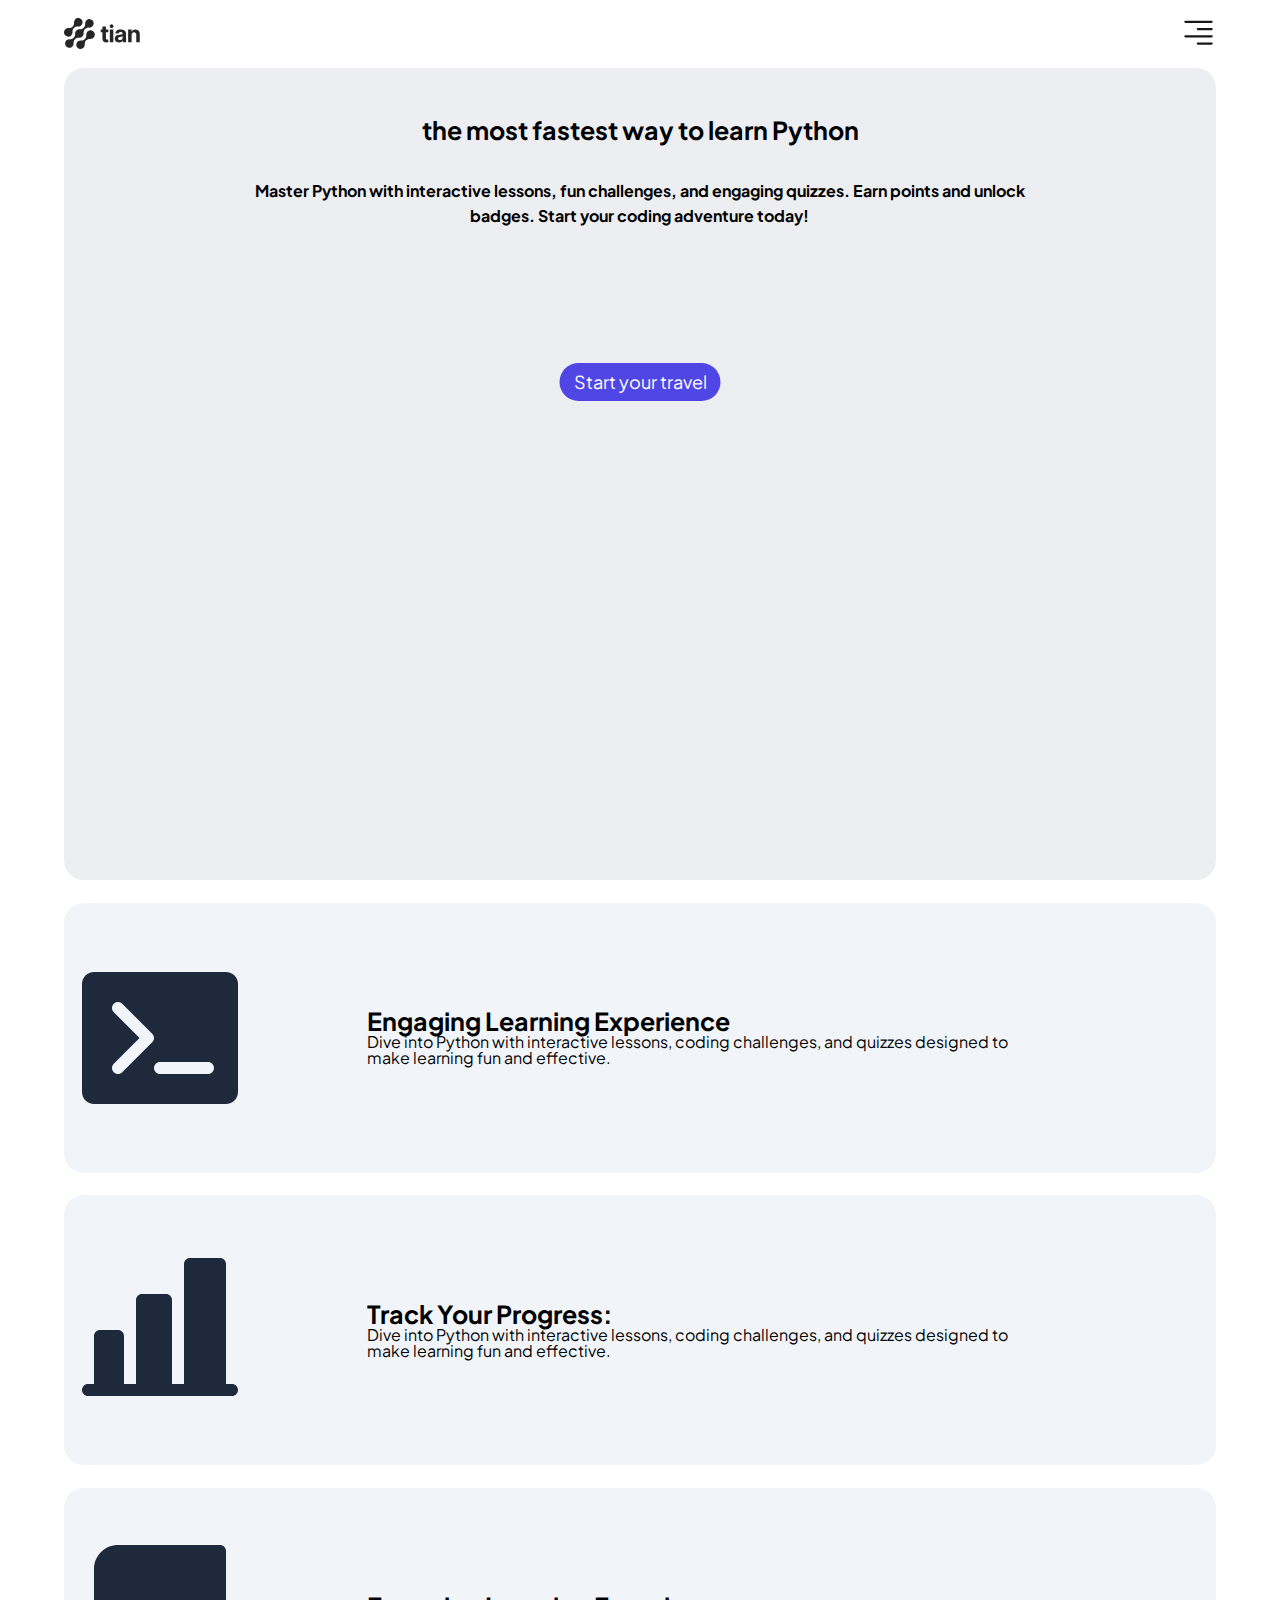
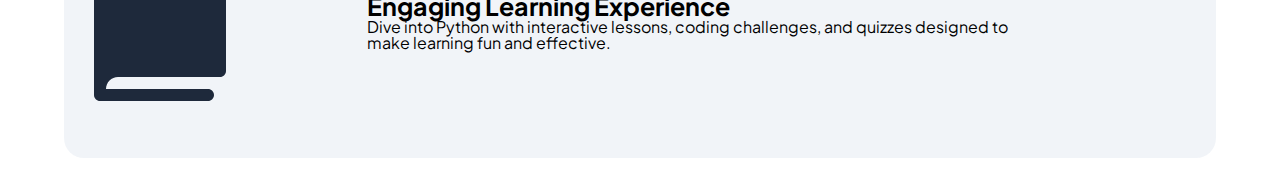
==== index.html @ c7c2f80c "initial commit" ====
<!DOCTYPE>
<html lang="en-US">
<head>
    <link rel="stylesheet" href="css/reset.css">
    <link rel="stylesheet" href="css/index.css">
    <title></title>
    <meta name="viewport" content="width=device-width, initial-scale=1" />

    <!-- Plus Jakarta Sans-->
    <link rel="preconnect" href="https://fonts.googleapis.com">
    <link rel="preconnect" href="https://fonts.gstatic.com" crossorigin>
    <link href="https://fonts.googleapis.com/css2?family=Plus+Jakarta+Sans:ital,wght@0,200..800;1,200..800&display=swap" rel="stylesheet">
</head>
<body>
    <nav>
        <ul>
            <li><img src="images/Logo.svg" id="logo"></li>
            <li><img src="images/hamburger.svg" id="menu"></li>
        </ul>
    </nav>
    <main>
        <section id="top">
            <h1>the most fastest way to learn Python</h1>
            <p>Master Python with interactive lessons, fun challenges, and engaging quizzes. Earn points and unlock  badges. Start your coding adventure today!</p>
            <a href="" id="start">Start your travel</a>
        </section>
        <section id="benefits">
            <div class="benefit" id="experience">
                <div class="benefit_image">
                    <img src="images/interactive_lessons.svg">
                </div>
                <div>

                    <h1>
                        Engaging Learning Experience
                    </h1>
                    <p>
                        Dive into Python with interactive lessons, coding challenges, and quizzes designed to make learning fun and effective.
                    </p>
                </div>
            </div>
            <div class="benefit" id="progress">
                <div class="benefit_image">
                    <img src="images/progress.svg">
                </div>
                <div>

                    <h1>
                        Track Your Progress:

                    </h1>
                    <p>
                        Dive into Python with interactive lessons, coding challenges, and quizzes designed to make learning fun and effective.
                    </p>
                </div>
            </div>
            <div class="benefit" id="expert">

                <div class="benefit_image">
                    <img src="images/expert_content.svg">
                </div>
                <div>

                    <h1>
                        Engaging Learning Experience
                    </h1>
                    <p>
                        Dive into Python with interactive lessons, coding challenges, and quizzes designed to make learning fun and effective.
                    </p>
                </div>
            </div>
        </section>
    </main>
</body>
</html>
---- css/index.css ----
body{
    font-family: "Plus Jakarta Sans", sans-serif;

}

nav li
{
    list-style-type: none;
}
nav img
{
    width: 25%;
}
nav
{
    width: 90%;
    margin:auto;
    padding-bottom: 15px;
    padding-left: 15px;
    padding-right: 15px;
    padding-top: 15px;
}
nav ul{
    display: flex;
    justify-content: space-between;
    align-items: center;

}
nav #menu{
    width: 35px;
}
nav #logo{
width: 85px;
}
#top{
    width: 90%;
    margin:auto;
    background-color: rgba(215, 220, 227, 0.48);
    height: calc(100vh - 88.25px);
    border-radius: 20px;
}

#top h1{
    margin-right: auto;
    margin-left: auto;
    padding-top: 50px;
    font-size: 25px;
    text-align: center;
    font-weight: bold;
    width: 85%;
}
#top p{
    margin-right: auto;
    margin-left: auto;
    padding-top: 35px;
    line-height: 25px;
    font-weight: bold;
    text-align: center;
    width: 70%;
}

#start{
    position: relative;
    display: inline-block;
    margin-top: 15vh;
    font-size: 18px;
    background-color: #4F46E5;
    padding-top: 10px;
    padding-bottom: 10px;
    padding-left: 14px;
    padding-right: 14px;
    text-align: center;
    text-decoration: none;
    color: white;
    border-radius: 1234px;
    left:50%;
    transform: translateX(-50%)
}

@keyframes glwoing
{
    from
    {
        box-shadow: 0 0 0px #4F46E5, 0 0 0px #4F46E5,
        0 0 0px #4F46E5, 0 0 0px #4F46E5;
        border: none
    }
    to
    {
        box-shadow: 0 0 4px #4F46E5, 0 0 30px #4F46E5,
        0 0 40px #4F46E5, 0 0 150px #4F46E5;
        border: none;
    }
}
#start:hover{
    animation: glwoing 1s forwards;
    animation-play-state: running;
}
#benefits
{
    display: flex;
    flex-direction: column;
    justify-content: space-evenly;
    width: 90%;
    margin-right:auto;
    margin-left:auto;
    height: 100vh;
    border-radius: 20px;
}
.benefit
{
    display: flex;
    align-items: center;
    background-color: rgba(226,232,240, 0.48);
    border-radius: 20px;
    height: 30vh;
}
.benefit h1
{
    font-weight: bold;
    font-size: 25px;
}
.benefit p, h1{
    width: 75%;
    margin:auto;
}
#interactive_lessons{
    text-align: center;
}
.benefit_image img{
    width: 15vw;
}
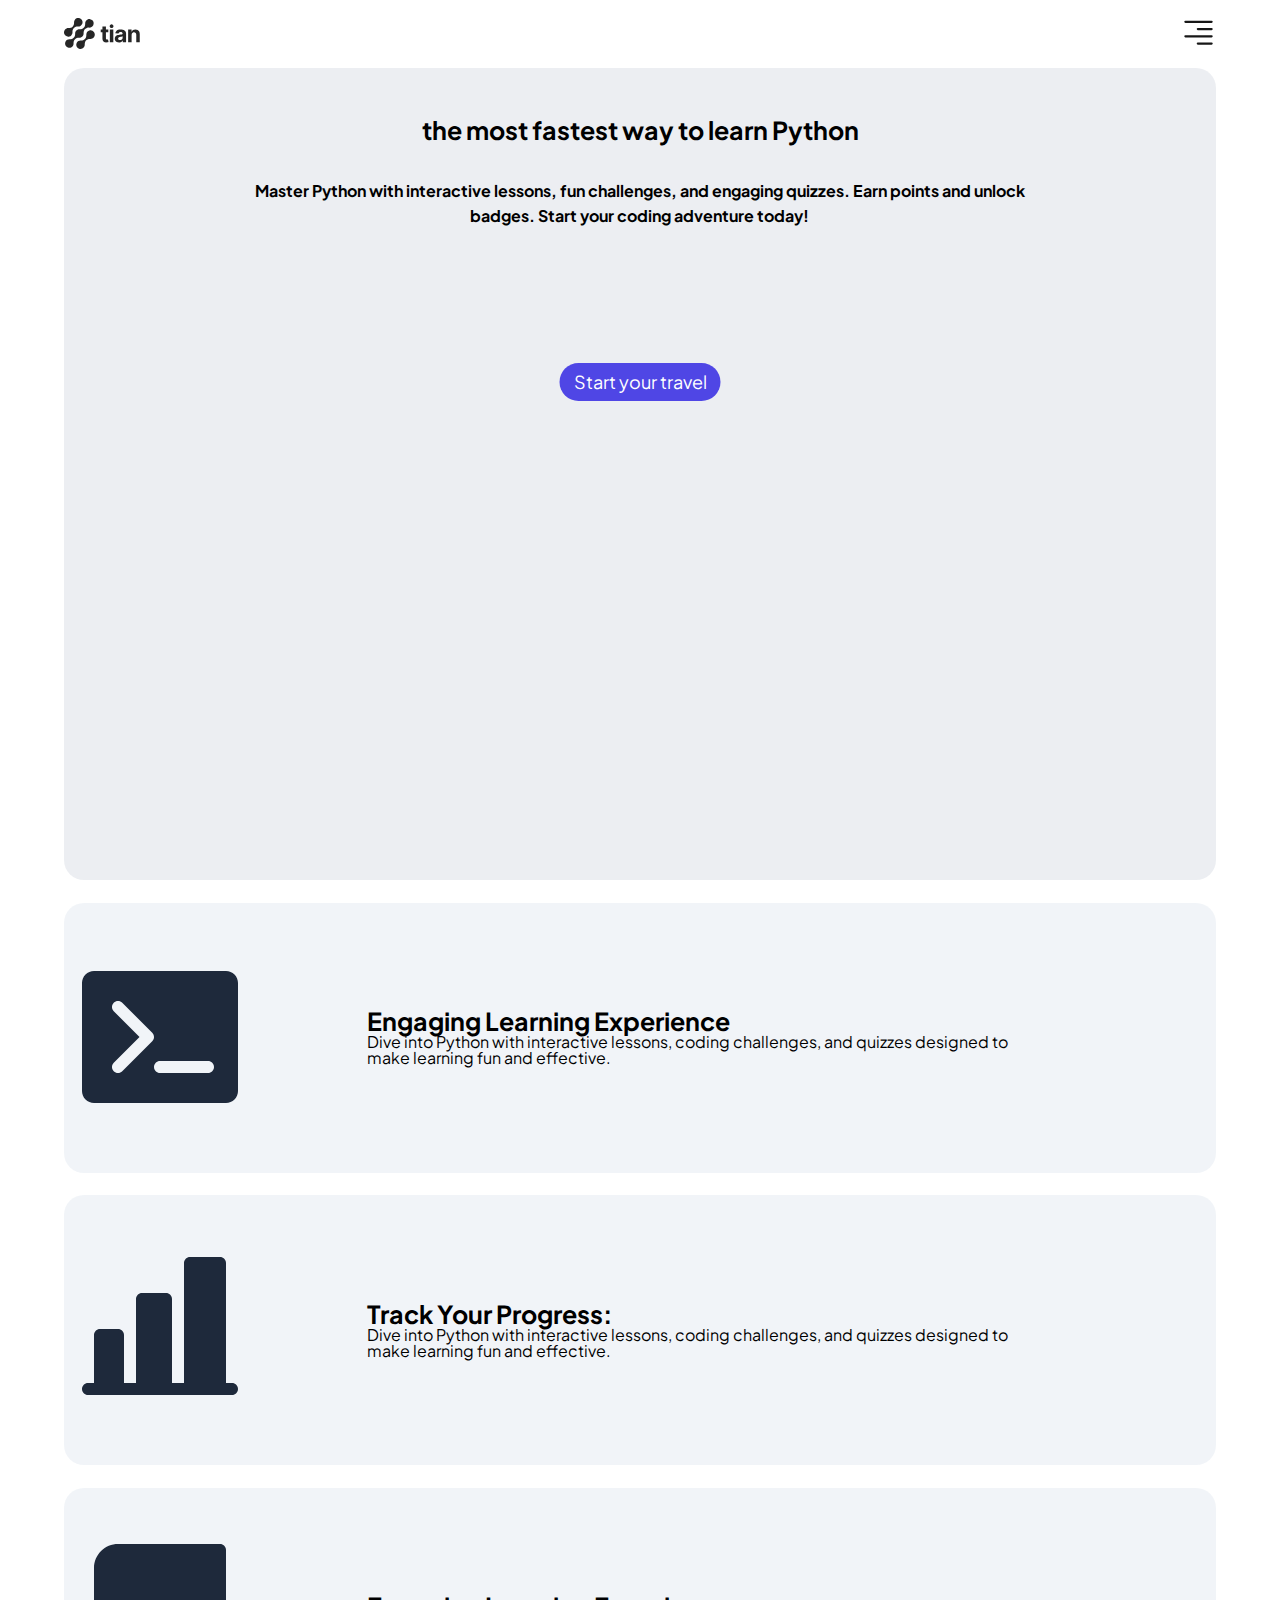
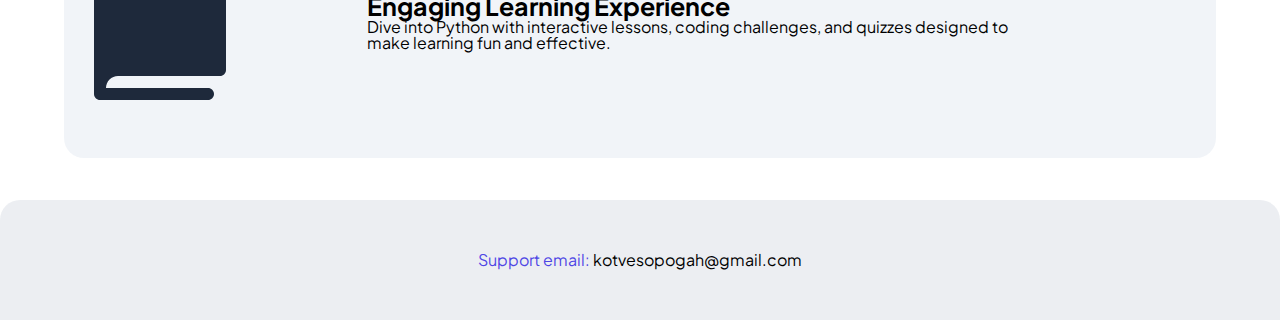
==== commit b1ea2626: "about page, footer, working links were added" ====
--- a/index.html
+++ b/index.html
@@ -1,4 +1,4 @@
-<!DOCTYPE>
+<!DOCTYPE html>
 <html lang="en-US">
 <head>
     <link rel="stylesheet" href="css/reset.css">
@@ -22,7 +22,7 @@
         <section id="top">
             <h1>the most fastest way to learn Python</h1>
             <p>Master Python with interactive lessons, fun challenges, and engaging quizzes. Earn points and unlock  badges. Start your coding adventure today!</p>
-            <a href="" id="start">Start your travel</a>
+            <a href="html/registration.html" id="start">Start your travel</a>
         </section>
         <section id="benefits">
             <div class="benefit" id="experience">
@@ -71,5 +71,9 @@
             </div>
         </section>
     </main>
+    <footer>
+        <div><span>Support email: </span>kotvesopogah@gmail.com</div>
+    </footer>
+    <body>
 </body>
-</html>+</html>
--- a/css/index.css
+++ b/css/index.css
@@ -131,3 +131,17 @@
     width: 15vw;
 }
 
+footer{
+    border-radius: 20px 20px 0px 0px;
+    height: 220px;
+    margin:auto;
+    background-color: rgba(215, 220, 227, 0.48);
+    height: 120px;
+    margin-top: 20px;
+    display: flex;
+    align-items: center;
+    justify-content: center;
+}
+footer span{
+    color:#4F46E5;
+}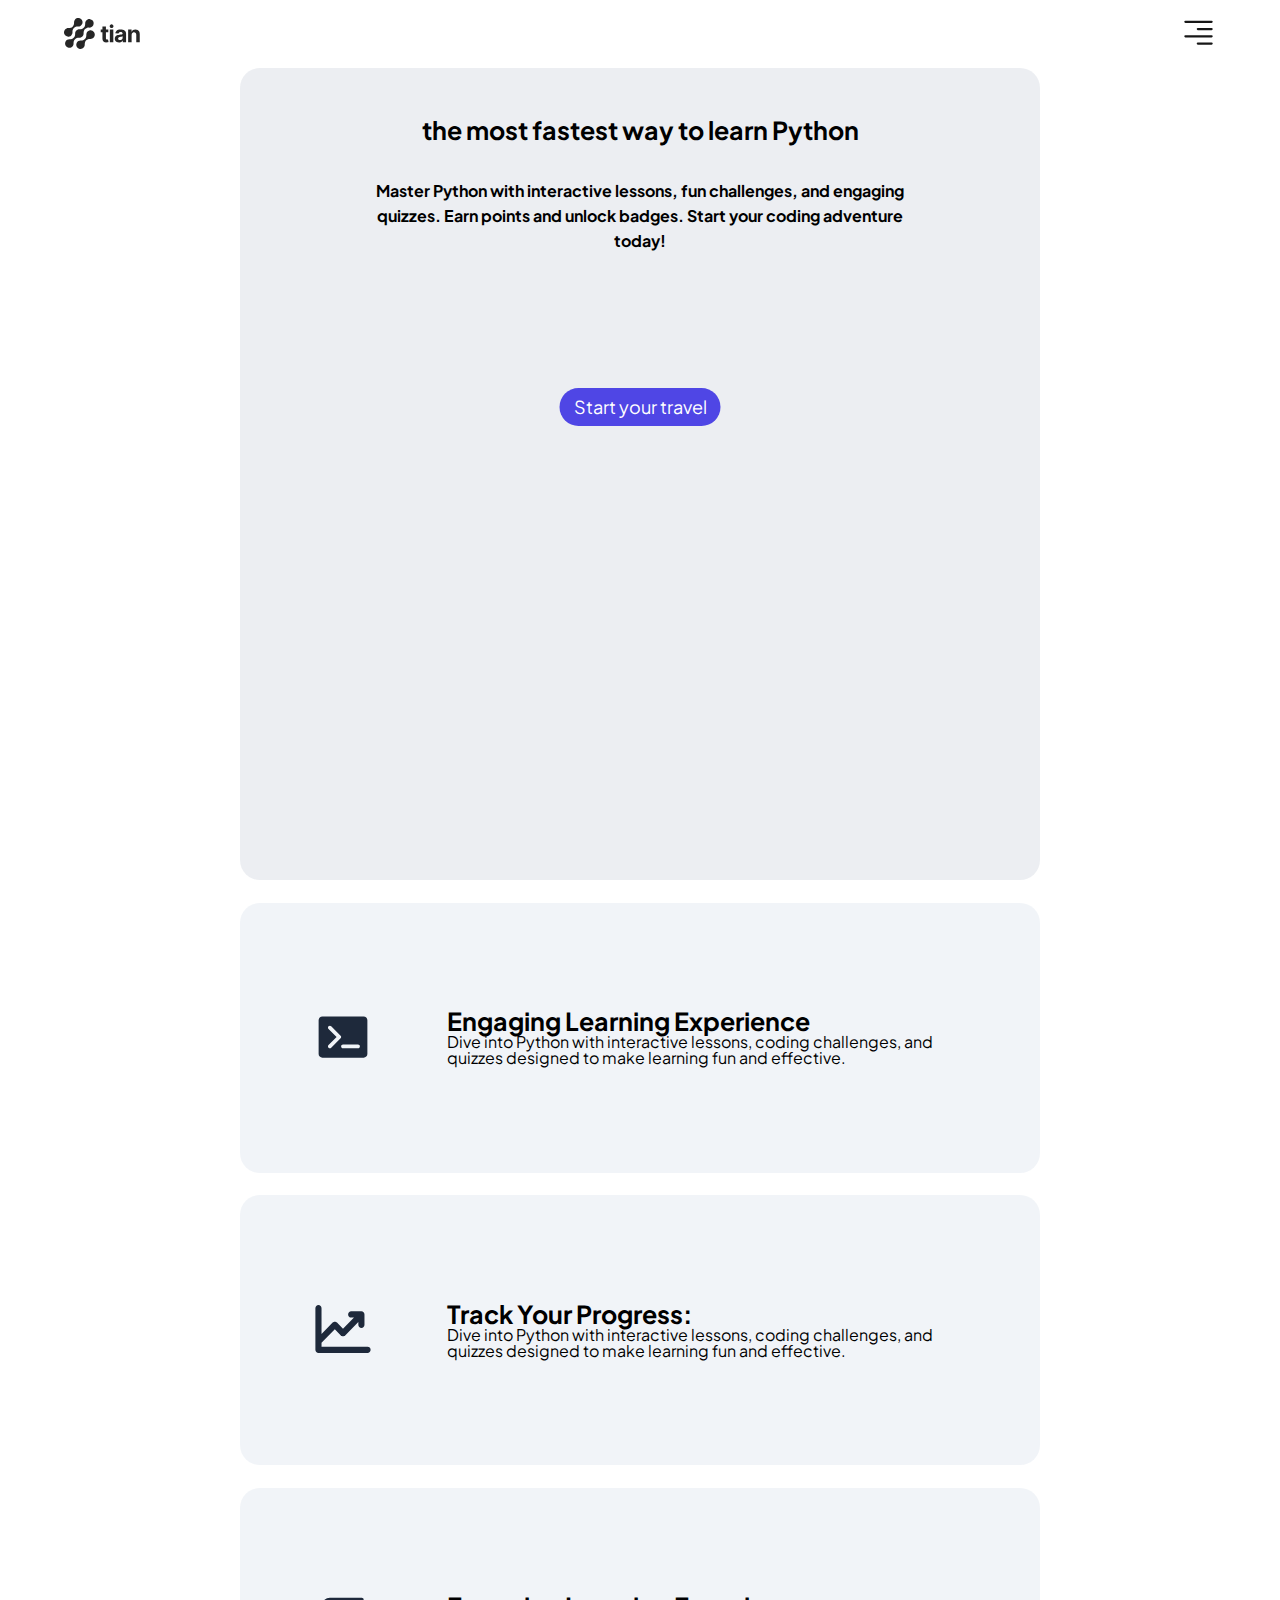
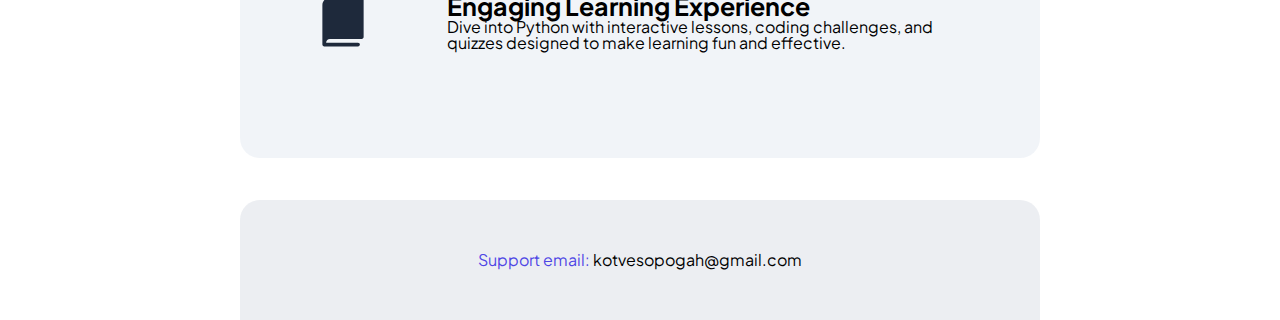
==== commit 99d72472: "settings were added" ====
--- a/index.html
+++ b/index.html
@@ -29,7 +29,7 @@
                 <div class="benefit_image">
                     <img src="images/interactive_lessons.svg">
                 </div>
-                <div>
+                <div class="benefit_text">
 
                     <h1>
                         Engaging Learning Experience
@@ -43,7 +43,7 @@
                 <div class="benefit_image">
                     <img src="images/progress.svg">
                 </div>
-                <div>
+                <div class="benefit_text">
 
                     <h1>
                         Track Your Progress:
@@ -59,7 +59,7 @@
                 <div class="benefit_image">
                     <img src="images/expert_content.svg">
                 </div>
-                <div>
+                <div class="benefit_text">
 
                     <h1>
                         Engaging Learning Experience
--- a/css/index.css
+++ b/css/index.css
@@ -10,6 +10,10 @@
 nav img
 {
     width: 25%;
+}
+main{
+    max-width: 800px;
+    margin:auto;
 }
 nav
 {
@@ -33,7 +37,6 @@
 width: 85px;
 }
 #top{
-    width: 90%;
     margin:auto;
     background-color: rgba(215, 220, 227, 0.48);
     height: calc(100vh - 88.25px);
@@ -101,7 +104,6 @@
     display: flex;
     flex-direction: column;
     justify-content: space-evenly;
-    width: 90%;
     margin-right:auto;
     margin-left:auto;
     height: 100vh;
@@ -111,6 +113,7 @@
 {
     display: flex;
     align-items: center;
+    justify-content: space-evenly;
     background-color: rgba(226,232,240, 0.48);
     border-radius: 20px;
     height: 30vh;
@@ -120,20 +123,20 @@
     font-weight: bold;
     font-size: 25px;
 }
-.benefit p, h1{
-    width: 75%;
-    margin:auto;
+.benefit_text{
+    width: 65%;
 }
 #interactive_lessons{
     text-align: center;
 }
 .benefit_image img{
-    width: 15vw;
+    width: 60px;
 }
 
 footer{
+    max-width: 800px;
     border-radius: 20px 20px 0px 0px;
-    height: 220px;
+    width: 90%;
     margin:auto;
     background-color: rgba(215, 220, 227, 0.48);
     height: 120px;
@@ -141,6 +144,7 @@
     display: flex;
     align-items: center;
     justify-content: center;
+
 }
 footer span{
     color:#4F46E5;
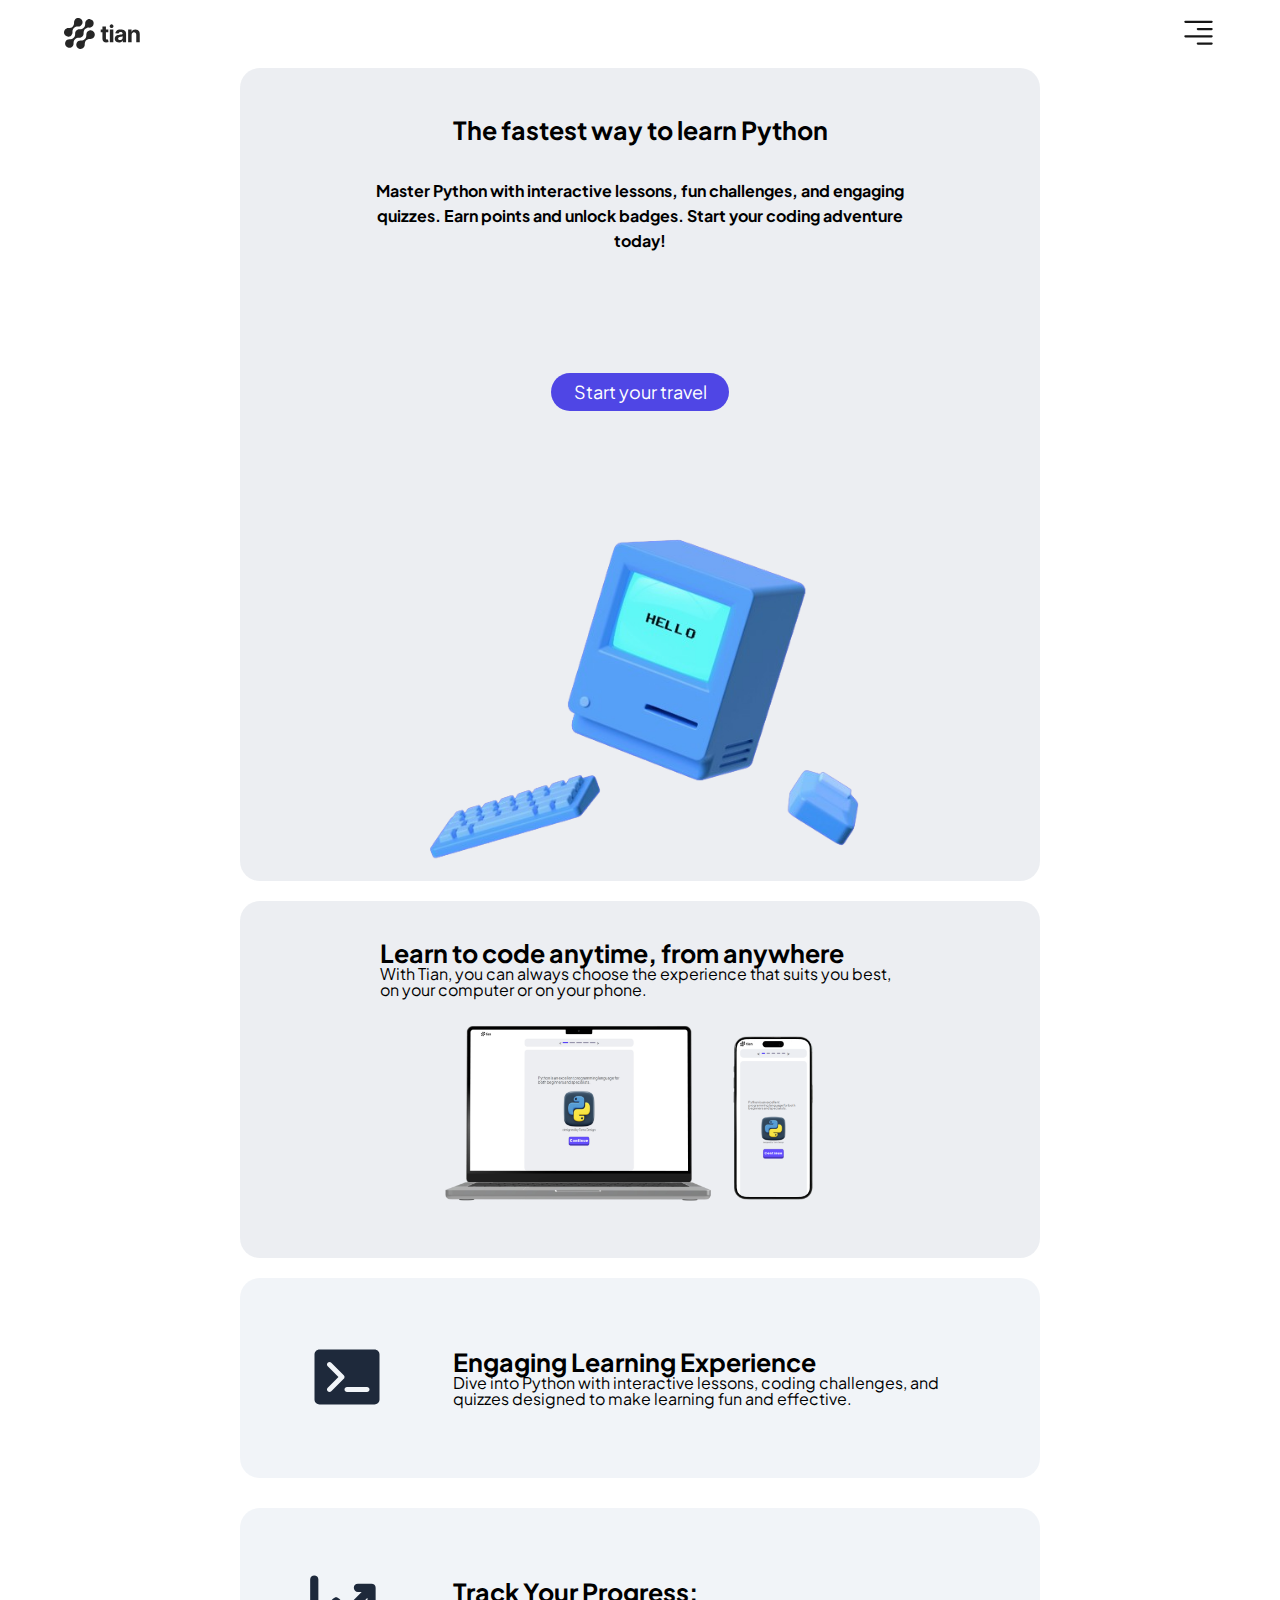
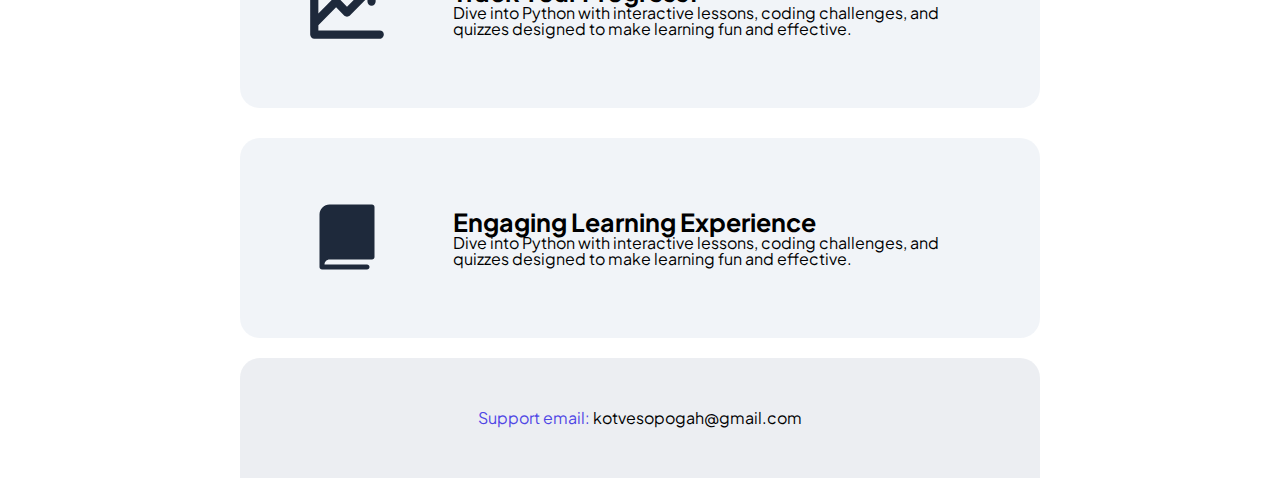
==== commit d0b5a54e: "menu, slide with info and redesign of index page were done" ====
--- a/index.html
+++ b/index.html
@@ -17,14 +17,32 @@
             <li><img src="images/Logo.svg" id="logo"></li>
             <li><img src="images/hamburger.svg" id="menu"></li>
         </ul>
+
+
+        <div id="menu_slider" class="closed">
+            <ul>
+                <li><a href="index.html">Home</a></li>
+                <li><a href="html/about.html">About</a></li>
+            </ul>
+        </div>
+
     </nav>
     <main>
         <section id="top">
-            <h1>the most fastest way to learn Python</h1>
+            <h1>The fastest way to learn Python</h1>
             <p>Master Python with interactive lessons, fun challenges, and engaging quizzes. Earn points and unlock  badges. Start your coding adventure today!</p>
             <a href="html/registration.html" id="start">Start your travel</a>
+            <img src="images/top_iamge.png" id="rocket">
         </section>
-        <section id="benefits">
+        <section id="demo">
+            <h1>Learn to code anytime, from anywhere</h1>
+            <p>With Tian, you can always choose the experience that suits you best,  on your computer or on your phone.</p>
+            <div id="devices">
+                <img src="images/mac.png">
+                <img src="images/phone.png">
+            </div>
+        </section>
+        <div id="benefits">
             <div class="benefit" id="experience">
                 <div class="benefit_image">
                     <img src="images/interactive_lessons.svg">
@@ -39,9 +57,10 @@
                     </p>
                 </div>
             </div>
+
             <div class="benefit" id="progress">
                 <div class="benefit_image">
-                    <img src="images/progress.svg">
+                    <img src="images/graph.svg">
                 </div>
                 <div class="benefit_text">
 
@@ -57,7 +76,7 @@
             <div class="benefit" id="expert">
 
                 <div class="benefit_image">
-                    <img src="images/expert_content.svg">
+                    <img src="images/book.svg">
                 </div>
                 <div class="benefit_text">
 
@@ -69,11 +88,13 @@
                     </p>
                 </div>
             </div>
-        </section>
+        </div>
     </main>
     <footer>
         <div><span>Support email: </span>kotvesopogah@gmail.com</div>
     </footer>
-    <body>
+
+    <!--scripts-->
+    <script src="js/menu.js"></script>
 </body>
 </html>
--- a/css/index.css
+++ b/css/index.css
@@ -12,6 +12,7 @@
     width: 25%;
 }
 main{
+    width: 90%;
     max-width: 800px;
     margin:auto;
 }
@@ -32,6 +33,7 @@
 }
 nav #menu{
     width: 35px;
+    cursor: pointer;
 }
 nav #logo{
 width: 85px;
@@ -39,7 +41,7 @@
 #top{
     margin:auto;
     background-color: rgba(215, 220, 227, 0.48);
-    height: calc(100vh - 88.25px);
+    min-height: calc(100vh - 88.25px);
     border-radius: 20px;
 }
 
@@ -62,10 +64,37 @@
     width: 70%;
 }
 
+@keyframes flying_rocket {
+    0%{
+        padding-top: 0;
+        padding-left: 0;
+    }
+    100%{
+        padding-top: 6px;
+    }
+}
+
+#rocket{
+    display: block;
+    margin-top: 13%;
+    margin-bottom: 10px;
+    margin-right: auto;
+    margin-left: auto;
+    max-width: 60%;
+    animation-name: flying_rocket;
+    animation-duration: 0.7s;
+    animation-iteration-count: infinite;
+    animation-direction: alternate;
+
+}
+
+
 #start{
-    position: relative;
-    display: inline-block;
-    margin-top: 15vh;
+    width:150px;
+    margin-right:auto;
+    margin-left:auto;
+    display: block;
+    margin-top: 15%;
     font-size: 18px;
     background-color: #4F46E5;
     padding-top: 10px;
@@ -76,8 +105,44 @@
     text-decoration: none;
     color: white;
     border-radius: 1234px;
-    left:50%;
-    transform: translateX(-50%)
+
+}
+
+#demo{
+    margin-right:auto;
+    margin-left: auto;
+    background-color: rgba(215, 220, 227, 0.48);
+    border-radius: 20px;
+    margin-top: 20px;
+    padding-top: 40px;
+    padding-bottom: 40px;
+}
+
+#demo h1{
+    font-size: 25px;
+    font-weight: bold;
+}
+
+#demo h1{
+    width: 65%;
+    margin: auto;
+}
+
+#demo p{
+    width: 65%;
+    margin: auto;
+}
+
+#devices{
+    display: flex;
+    margin: auto;
+    flex-wrap: wrap;
+    justify-content: center;
+}
+
+#demo img{
+    margin-top: 20px;
+    height: 200px;
 }
 
 @keyframes glwoing
@@ -101,12 +166,13 @@
 }
 #benefits
 {
+    margin-top: 20px;
     display: flex;
     flex-direction: column;
-    justify-content: space-evenly;
+    justify-content: space-between;
     margin-right:auto;
     margin-left:auto;
-    height: 100vh;
+    height: 660px;
     border-radius: 20px;
 }
 .benefit
@@ -116,7 +182,7 @@
     justify-content: space-evenly;
     background-color: rgba(226,232,240, 0.48);
     border-radius: 20px;
-    height: 30vh;
+    min-height: 200px;
 }
 .benefit h1
 {
@@ -130,7 +196,7 @@
     text-align: center;
 }
 .benefit_image img{
-    width: 60px;
+    width: 80px;
 }
 
 footer{
@@ -148,4 +214,30 @@
 }
 footer span{
     color:#4F46E5;
+}
+
+/*Used for js + menu*/
+.remove-scrolling {
+    height: 100%;
+    overflow: hidden;
+}
+
+.closed{
+    display: none;
+}
+
+#menu_slider{
+    font-size: 30px;
+    justify-content: center;
+}
+
+#menu_slider ul{
+    display: flex;
+    flex-direction: column;
+    gap: 30px;
+    justify-content: center;
+}
+
+#menu_slider li:hover{
+    text-decoration: underline;
 }